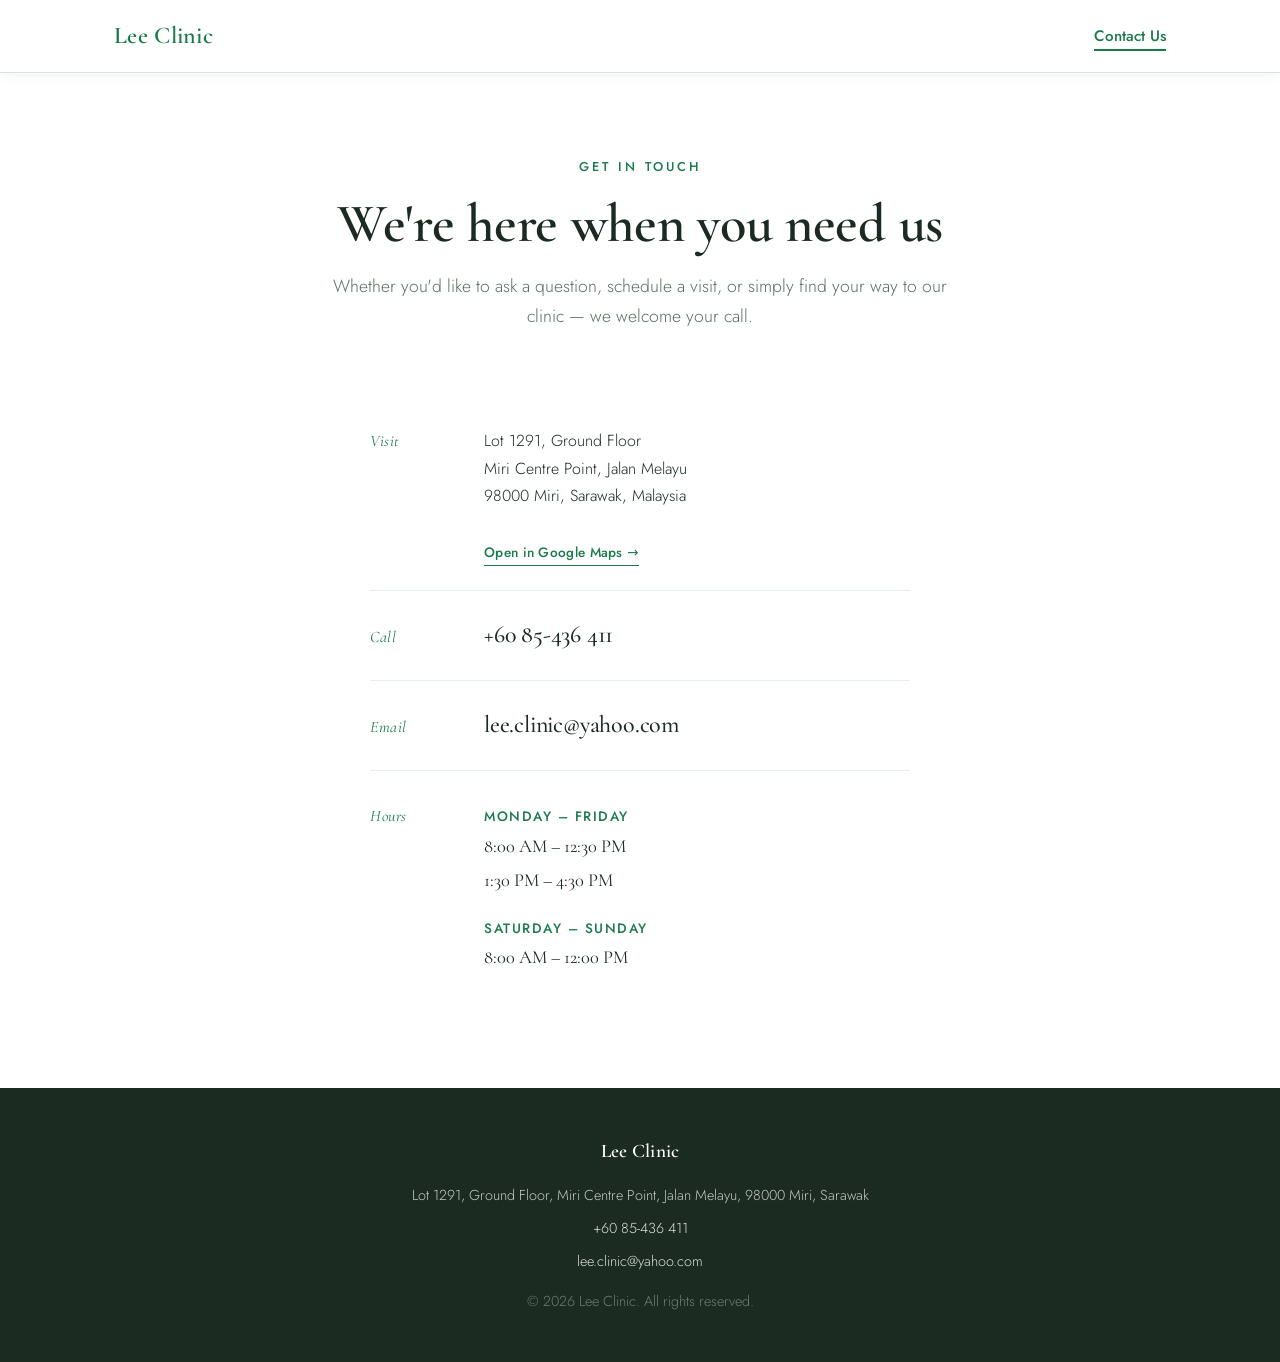
==== contact.html @ 7ce6c083 "Update site content" ====
<!DOCTYPE html>
<html lang="en">
<head>
  <meta charset="UTF-8" />
  <meta name="viewport" content="width=device-width, initial-scale=1.0" />
  <title>Contact Us – Lee Clinic</title>
  <link rel="stylesheet" href="style.css" />
</head>
<body>
  <!-- NAV (solid for inner pages) -->
  <nav class="nav-solid">
    <div class="nav-inner">
      <a href="index.html" class="logo">Lee Clinic</a>
      <ul>
        <li><a href="contact.html" class="active">Contact Us</a></li>
      </ul>
    </div>
  </nav>

  <!-- ELEGANT CONTACT PAGE -->
  <section class="contact-elegant section-pad">
    <div class="container">

      <header class="contact-elegant-header">
        <span class="eyebrow">Get in Touch</span>
        <h1>We're here when you need us</h1>
        <p>Whether you'd like to ask a question, schedule a visit, or simply find your way to our clinic — we welcome your call.</p>
      </header>

      <div class="contact-details contact-details-centered">

        <div class="detail-row">
          <span class="detail-label">Visit</span>
          <p class="detail-value">
            Lot 1291, Ground Floor<br>
            Miri Centre Point, Jalan Melayu<br>
            98000 Miri, Sarawak, Malaysia
          </p>
          <a href="https://maps.google.com/?q=Lee+Clinic+Miri+Centre+Point" target="_blank" rel="noopener" class="detail-link">Open in Google Maps →</a>
        </div>

        <div class="detail-divider"></div>

        <div class="detail-row">
          <span class="detail-label">Call</span>
          <p class="detail-value detail-value-lg">
            <a href="tel:+6085436411">+60 85-436 411</a>
          </p>
        </div>

        <div class="detail-divider"></div>

        <div class="detail-row">
          <span class="detail-label">Email</span>
          <p class="detail-value detail-value-lg">
            <a href="mailto:lee.clinic@yahoo.com">lee.clinic@yahoo.com</a>
          </p>
        </div>

        <div class="detail-divider"></div>

        <div class="detail-row">
          <span class="detail-label">Hours</span>
          <div class="detail-value">
            <div class="hours-line">
              <span class="hours-day">Monday – Friday</span>
              <span class="hours-time">8:00 AM – 12:30 PM</span>
              <span class="hours-time">1:30 PM – 4:30 PM</span>
            </div>
            <div class="hours-line">
              <span class="hours-day">Saturday – Sunday</span>
              <span class="hours-time">8:00 AM – 12:00 PM</span>
            </div>
          </div>
        </div>

      </div>
    </div>
  </section>

  <!-- FOOTER -->
  <footer>
    <div class="container footer-inner">
      <span class="logo">Lee Clinic</span>
      <p>Lot 1291, Ground Floor, Miri Centre Point, Jalan Melayu, 98000 Miri, Sarawak</p>
      <p><a href="tel:+6085436411">+60 85-436 411</a></p>
      <p><a href="mailto:lee.clinic@yahoo.com">lee.clinic@yahoo.com</a></p>
      <p class="copy">© 2026 Lee Clinic. All rights reserved.</p>
    </div>
  </footer>
</body>
</html>
---- style.css ----
@import url('https://fonts.googleapis.com/css2?family=Cormorant+Garamond:ital,wght@0,400;0,600;0,700;1,400&family=Jost:wght@300;400;500;600&display=swap');

/* ── Reset & Base ── */
*, *::before, *::after { box-sizing: border-box; margin: 0; padding: 0; }

:root {
  --green:       #1a7a4a;
  --green-dark:  #145c38;
  --green-deep:  #0e3f25;
  --green-light: #e8f5f0;
  --green-mist:  #d6ecdf;
  --cream:       #faf6ef;
  --gold:        #d4a574;
  --text:        #1c2b22;
  --muted:       #5a6e62;
  --border:      #d4e6dc;
  --white:       #ffffff;
  --alt-bg:      #f4faf7;
  --radius:      12px;
  --shadow:      0 4px 24px rgba(26,122,74,0.09);
  --serif:       'Cormorant Garamond', Georgia, serif;
  --sans:        'Jost', system-ui, sans-serif;
}

html { scroll-behavior: smooth; }

body {
  font-family: var(--sans);
  color: var(--text);
  line-height: 1.65;
  background: var(--white);
  font-weight: 300;
}

a { color: inherit; text-decoration: none; }
img { display: block; max-width: 100%; }

.container {
  max-width: 1100px;
  margin: 0 auto;
  padding: 0 1.5rem;
}

.section-pad { padding: 5rem 0; }
.alt-bg { background: var(--alt-bg); }

/* ── Buttons ── */
.btn {
  display: inline-flex;
  align-items: center;
  gap: .5rem;
  padding: .75rem 1.75rem;
  border-radius: 8px;
  font-size: .95rem;
  font-weight: 600;
  cursor: pointer;
  border: 2px solid transparent;
  transition: background .2s, color .2s, border-color .2s, transform .15s;
}
.btn:hover { transform: translateY(-1px); }
.btn-primary {
  background: var(--green);
  color: var(--white);
}
.btn-primary:hover { background: var(--green-dark); }
.btn-outline {
  background: transparent;
  color: var(--green);
  border-color: var(--green);
}
.btn-outline:hover { background: var(--green-light); }

/* ── Nav (solid, used on inner pages) ── */
.nav-solid {
  position: sticky;
  top: 0;
  z-index: 100;
  background: var(--white);
  border-bottom: 1px solid var(--border);
  box-shadow: 0 2px 12px rgba(0,0,0,.05);
}
.nav-inner {
  max-width: 1100px;
  margin: 0 auto;
  padding: 0 1.5rem;
  height: 72px;
  display: flex;
  align-items: center;
  justify-content: space-between;
}
.logo {
  font-family: var(--serif);
  font-size: 1.5rem;
  font-weight: 600;
  color: var(--green);
  letter-spacing: .3px;
  transition: color .2s;
}
nav ul {
  display: flex;
  gap: 2rem;
  list-style: none;
}
nav ul a {
  font-size: .95rem;
  font-weight: 500;
  color: var(--muted);
  padding-bottom: 2px;
  border-bottom: 2px solid transparent;
  transition: color .2s, border-color .2s;
}
nav ul a:hover,
nav ul a.active {
  color: var(--green);
  border-color: var(--green);
}

/* ── Nav (transparent overlay, used on landing hero) ── */
.nav-overlay {
  position: absolute;
  top: 0;
  left: 0;
  right: 0;
  z-index: 5;
  background: transparent;
  border-bottom: 1px solid rgba(255,255,255,.18);
}
.nav-overlay .logo {
  color: var(--white);
  text-shadow: 0 2px 18px rgba(0,0,0,.3);
}
.nav-overlay ul a {
  color: rgba(255,255,255,.92);
  text-shadow: 0 1px 12px rgba(0,0,0,.3);
}
.nav-overlay ul a:hover {
  color: var(--white);
  border-color: var(--white);
}

/* ── Hero (graphic anchored behind text, overflowing right on desktop) ── */
.hero {
  position: relative;
  min-height: calc(100vh - 72px);
  display: flex;
  align-items: center;
  justify-content: flex-start;
  max-width: 1100px;
  margin: 0 auto;
  padding: 4rem 1.5rem;
  overflow: visible;
  isolation: isolate;
}
.hero-content {
  flex: 1;
  max-width: 580px;
  position: relative;
  z-index: 2;
}
.badge {
  display: inline-block;
  background: var(--green-light);
  color: var(--green);
  font-size: .78rem;
  font-weight: 500;
  letter-spacing: 2px;
  text-transform: uppercase;
  padding: .4rem 1rem;
  border-radius: 99px;
  margin-bottom: 1.5rem;
}
.hero h1 {
  font-family: var(--serif);
  font-size: clamp(2.6rem, 5.5vw, 4rem);
  font-weight: 600;
  line-height: 1.05;
  color: var(--text);
  margin-bottom: 1.25rem;
  letter-spacing: -.5px;
}
.hero p {
  font-size: 1.1rem;
  color: var(--muted);
  margin-bottom: 2.25rem;
  max-width: 500px;
  font-weight: 300;
  line-height: 1.7;
}
.hero-cta { display: flex; gap: 1rem; flex-wrap: wrap; }

/* Hero graphic — large layered "+" circle behind text, overflowing right edge */
.hero-graphic {
  position: absolute;
  top: 50%;
  right: clamp(-180px, -8vw, -60px);
  transform: translate(200px, -50%);
  width: clamp(520px, 60vw, 760px);
  height: clamp(520px, 60vw, 760px);
  display: flex;
  align-items: center;
  justify-content: center;
  z-index: 1;
  pointer-events: none;
  opacity: .85;
}
.hero-icon { width: 100%; height: 100%; display: block; }
.hero-icon svg { width: 100%; height: 100%; }
.pulse-ring {
  position: absolute;
  inset: 0;
  border-radius: 50%;
  border: 4px solid var(--green);
  opacity: .12;
  animation: pulse 2.4s ease-in-out infinite;
}
@keyframes pulse {
  0%, 100% { transform: scale(1);    opacity: .12; }
  50%      { transform: scale(1.08); opacity: .04; }
}

/* ── Section headings ── */
h2 { font-family: var(--serif); }

/* ── About (deep green) ── */
.about {
  background: var(--green-dark);
  color: var(--white);
}
.about .container { max-width: 720px; text-align: center; }
.about h2 {
  font-size: 2.4rem;
  font-weight: 600;
  margin-bottom: 1rem;
  letter-spacing: -.2px;
  color: var(--white);
}
.about p {
  color: rgba(255,255,255,0.82);
  font-size: 1.05rem;
  margin-bottom: 0;
}

/* ── Centered section heading ── */
.section-heading {
  text-align: center;
  margin-bottom: 3.5rem;
}
.section-heading h2 {
  font-size: 2.4rem;
  font-weight: 600;
  letter-spacing: -.2px;
}

/* ── Hours ── */
.hours-gradient { background: var(--alt-bg); }
.hours h2 { text-align: center; font-size: 2.4rem; font-weight: 600; margin-bottom: 2.5rem; letter-spacing: -.2px; }
.hours-grid {
  display: grid;
  grid-template-columns: repeat(auto-fit, minmax(240px, 1fr));
  gap: 1.5rem;
  max-width: 700px;
  margin: 0 auto;
}
.hours-card {
  background: var(--white);
  border: 1px solid var(--border);
  border-radius: var(--radius);
  padding: 2rem;
  text-align: center;
  box-shadow: var(--shadow);
}
.hours-card h3 { font-size: 1.1rem; color: var(--green); margin-bottom: .6rem; }
.hours-card .days { font-weight: 600; margin-bottom: .5rem; }
.hours-card .time { color: var(--muted); font-size: .95rem; line-height: 1.8; }
.hours-card .note { font-size: .85rem; color: var(--green); margin-top: .4rem; font-style: italic; }

/* ── Location strip ── */
.location-bg { background: var(--white); }
.location-flex {
  display: grid;
  grid-template-columns: 1fr 1.4fr;
  gap: 3rem;
  align-items: center;
}
.loc-text h2 { font-size: 2.4rem; font-weight: 600; margin-bottom: 1rem; letter-spacing: -.2px; }
.loc-text p  { color: var(--muted); line-height: 1.8; }

/* ── Meet the Doctor ── */
.doctor-section { background: var(--white); }
.doctor-inner {
  display: grid;
  grid-template-columns: 380px 1fr;
  gap: 4rem;
  align-items: center;
}
.doctor-photo-wrap {
  position: relative;
}
.doctor-photo-img {
  width: 100%;
  aspect-ratio: 3/4;
  border-radius: 20px;
  object-fit: cover;
  object-position: center 25%;
  display: block;
  box-shadow: 0 14px 40px rgba(26,122,74,0.18);
  position: relative;
  z-index: 1;
}
.doctor-photo-accent {
  position: absolute;
  bottom: -16px;
  right: -16px;
  width: 100px;
  height: 100px;
  border-radius: 16px;
  background: var(--green-light);
  border: 2px solid var(--border);
  z-index: -1;
}
.doctor-info .doctor-name {
  font-family: var(--serif);
  font-size: 2.4rem;
  font-weight: 600;
  margin-bottom: .5rem;
  letter-spacing: -.3px;
  color: var(--text);
  line-height: 1.15;
}
.doctor-info .doctor-title {
  font-size: 1rem;
  color: var(--green);
  font-weight: 500;
  letter-spacing: 1px;
  text-transform: uppercase;
  margin-bottom: 1.5rem;
  display: block;
}
.doctor-info p {
  color: var(--muted);
  font-size: 1.05rem;
  line-height: 1.8;
  margin-bottom: 1.25rem;
}
.doctor-divider {
  width: 48px;
  height: 3px;
  background: var(--green);
  border-radius: 99px;
  margin-bottom: 1.5rem;
  opacity: .6;
}

/* ── Elegant Contact Page ── */
.contact-elegant-header {
  text-align: center;
  max-width: 640px;
  margin: 0 auto 4.5rem;
}
.eyebrow {
  display: inline-block;
  font-size: .8rem;
  font-weight: 500;
  letter-spacing: 3px;
  text-transform: uppercase;
  color: var(--green);
  margin-bottom: 1rem;
}
.contact-elegant-header h1 {
  font-family: var(--serif);
  font-size: clamp(2.4rem, 4.5vw, 3.4rem);
  font-weight: 600;
  letter-spacing: -.3px;
  line-height: 1.15;
  margin-bottom: 1rem;
  color: var(--text);
}
.contact-elegant-header p {
  font-size: 1.1rem;
  color: var(--muted);
  line-height: 1.7;
  font-weight: 300;
}

.contact-elegant-grid {
  display: grid;
  grid-template-columns: 1fr 1fr;
  gap: 4rem;
  align-items: start;
}

.contact-details {
  padding-right: 1rem;
}
.contact-details-centered {
  max-width: 540px;
  margin: 0 auto;
  padding-right: 0;
}
.detail-row {
  display: grid;
  grid-template-columns: 90px 1fr;
  gap: 1.5rem;
  align-items: baseline;
  padding: 1.5rem 0;
}
.detail-row .detail-link {
  grid-column: 2;
  margin-top: .5rem;
  color: var(--green);
  font-size: .85rem;
  font-weight: 500;
  letter-spacing: .3px;
  border-bottom: 1px solid currentColor;
  padding-bottom: 2px;
  align-self: start;
  justify-self: start;
  transition: color .2s;
}
.detail-row .detail-link:hover { color: var(--green-dark); }
.detail-label {
  font-family: var(--serif);
  font-style: italic;
  font-size: 1rem;
  color: var(--green);
  font-weight: 400;
  letter-spacing: .5px;
}
.detail-value {
  font-size: 1rem;
  color: var(--text);
  line-height: 1.7;
  font-weight: 300;
}
.detail-value a {
  color: var(--text);
  border-bottom: 1px solid var(--border);
  transition: border-color .2s, color .2s;
  padding-bottom: 2px;
}
.detail-value a:hover { color: var(--green); border-color: var(--green); }
.detail-value-lg {
  font-family: var(--serif);
  font-size: 1.5rem;
  font-weight: 500;
  letter-spacing: -.2px;
}
.detail-value-lg a { border-bottom: none; }
.detail-value-lg a:hover { color: var(--green); }
.hours-line {
  display: flex;
  flex-direction: column;
  gap: .15rem;
  padding: .65rem 0;
  font-size: .95rem;
}
.hours-line .hours-day {
  color: var(--green);
  font-weight: 500;
  font-size: .85rem;
  letter-spacing: 1.5px;
  text-transform: uppercase;
}
.hours-line .hours-time {
  color: var(--text);
  font-family: var(--serif);
  font-size: 1.15rem;
  font-weight: 400;
}
.detail-divider {
  height: 1px;
  background: var(--border);
  opacity: .6;
}

.contact-map {
  position: sticky;
  top: 84px;
  border-radius: 16px;
  overflow: hidden;
  box-shadow: 0 12px 40px rgba(26,122,74,0.12);
  aspect-ratio: 4/5;
  max-height: 620px;
}
.contact-map iframe {
  width: 100%;
  height: 100%;
  border: 0;
  display: block;
}

/* ── Reviews section ── */
.reviews-bg { background: var(--alt-bg); }

/* ── Genuine Google Reviews Card ── */
.reviews-header { text-align: center; max-width: 640px; margin: 0 auto 3rem; }
.reviews-header h2 {
  font-size: clamp(2.2rem, 4vw, 3rem);
  font-weight: 600;
  margin-bottom: 1rem;
  margin-top: .5rem;
  letter-spacing: -.3px;
}
.reviews-header p { color: var(--muted); font-size: 1.05rem; line-height: 1.7; }

.google-rating-card {
  max-width: 720px;
  margin: 0 auto;
  background: var(--white);
  border: 1px solid var(--border);
  border-radius: 18px;
  box-shadow: 0 12px 40px rgba(26,122,74,0.10);
  padding: 2.25rem 2.5rem;
  display: flex;
  align-items: center;
  justify-content: space-between;
  gap: 2rem;
  flex-wrap: wrap;
}
.google-rating-left {
  display: flex;
  align-items: center;
  gap: 1.5rem;
}
.google-g {
  width: 56px;
  height: 56px;
  flex-shrink: 0;
}
.rating-score {
  font-family: var(--serif);
  font-size: 2.6rem;
  font-weight: 600;
  line-height: 1;
  color: var(--text);
  letter-spacing: -.5px;
}
.rating-out { font-size: 1.1rem; color: var(--muted); font-weight: 400; margin-left: 2px; }
.rating-stars-row { display: flex; align-items: center; gap: .75rem; margin: .35rem 0 .15rem; flex-wrap: wrap; }
.rating-stars {
  color: #f5a623;
  font-size: 1.1rem;
  letter-spacing: 2px;
  position: relative;
}
.rating-stars .half { opacity: .5; }
.rating-count {
  font-size: .9rem;
  color: var(--text);
  font-weight: 500;
}
.rating-source {
  font-size: .78rem;
  color: var(--muted);
  letter-spacing: .3px;
  display: block;
}
.google-cta {
  white-space: nowrap;
}
.reviews-disclaimer {
  text-align: center;
  max-width: 580px;
  margin: 2rem auto 0;
  color: var(--muted);
  font-size: .9rem;
  font-style: italic;
  line-height: 1.6;
}
.reviews-disclaimer a {
  color: var(--green);
  font-weight: 500;
  border-bottom: 1px solid currentColor;
  padding-bottom: 1px;
  transition: color .2s;
}
.reviews-disclaimer a:hover { color: var(--green-dark); }

/* Elfsight widget container — reserve space while loading */
[class^="elfsight-app-"] {
  min-height: 360px;
}

/* ── Footer ── */
footer {
  background: var(--text);
  color: rgba(255,255,255,.75);
  padding: 3rem 0;
}
.footer-inner {
  display: flex;
  flex-direction: column;
  align-items: center;
  gap: .6rem;
  text-align: center;
}
.footer-inner .logo { color: var(--white); font-size: 1.2rem; margin-bottom: .4rem; }
.footer-inner p { font-size: .9rem; }
.footer-inner a { color: rgba(255,255,255,.85); }
.footer-inner a:hover { color: var(--white); text-decoration: underline; }
.copy { font-size: .8rem; opacity: .5; margin-top: .4rem; }

/* ── Responsive ── */
@media (max-width: 768px) {
  .hero {
    flex-direction: column;
    text-align: center;
    align-items: center;
    justify-content: center;
    min-height: 75vh;
    padding: 4rem 1.5rem;
    overflow: hidden;
  }
  .hero-content { max-width: 100%; }
  .hero p { max-width: 100%; margin-left: auto; margin-right: auto; }
  .hero-cta { justify-content: center; }
  .hero-graphic {
    /* Anchor to the paragraph (~30% down the hero on phone) instead of the section center.
       This puts the cross's center directly behind the paragraph copy. */
    top: 30%;
    left: 50%;
    right: auto;
    transform: translate(-50%, -50%);
    width: min(120vw, 560px);
    height: min(120vw, 560px);
    opacity: .55;
  }
  .location-flex { grid-template-columns: 1fr; }
  .doctor-inner { grid-template-columns: 1fr; }
  .doctor-photo-accent { display: none; }
  .contact-elegant-grid { grid-template-columns: 1fr !important; }
  .google-rating-card {
    flex-direction: column;
    align-items: stretch;
    text-align: center;
    padding: 1.75rem;
  }
  .google-rating-left { flex-direction: column; gap: 1rem; }
  .rating-stars-row { justify-content: center; }
  .google-cta { width: 100%; justify-content: center; }
}
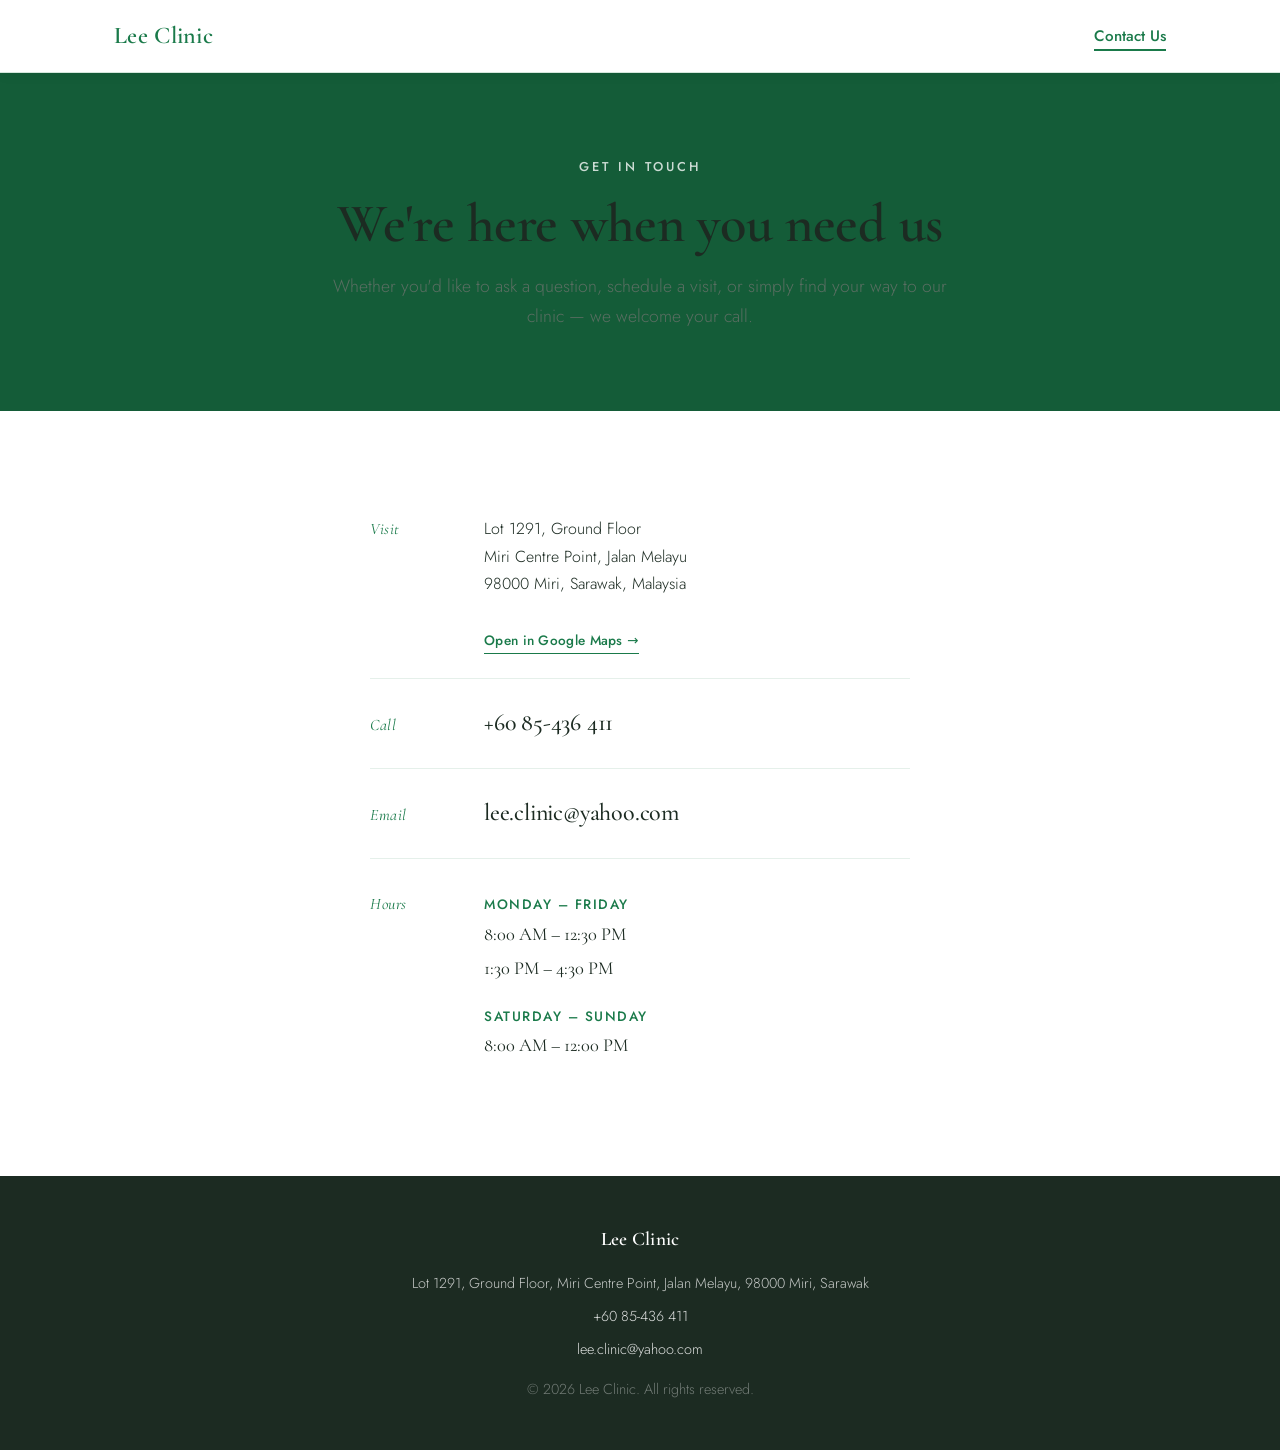
==== commit 396f31f5: "Update contact page structure and styles" ====
--- a/contact.html
+++ b/contact.html
@@ -17,16 +17,20 @@
     </div>
   </nav>
 
-  <!-- ELEGANT CONTACT PAGE -->
-  <section class="contact-elegant section-pad">
+  <!-- HEADER (deep green background) -->
+  <section class="contact-elegant-header-section section-pad">
     <div class="container">
-
       <header class="contact-elegant-header">
         <span class="eyebrow">Get in Touch</span>
         <h1>We're here when you need us</h1>
         <p>Whether you'd like to ask a question, schedule a visit, or simply find your way to our clinic — we welcome your call.</p>
       </header>
+    </div>
+  </section>
 
+  <!-- DETAILS -->
+  <section class="contact-elegant section-pad">
+    <div class="container">
       <div class="contact-details contact-details-centered">
 
         <div class="detail-row">
--- a/style.css
+++ b/style.css
@@ -355,7 +355,20 @@
 .contact-elegant-header {
   text-align: center;
   max-width: 640px;
-  margin: 0 auto 4.5rem;
+  margin: 0 auto;
+}
+.contact-elegant-header-section {
+  background: var(--green-dark);
+  text-align: center;
+}
+.contact-elegant-header-section .eyebrow {
+  color: rgba(255,255,255,0.78);
+}
+.contact-elegant-header-section h1 {
+  color: var(--white);
+}
+.contact-elegant-header-section p {
+  color: rgba(255,255,255,0.82);
 }
 .eyebrow {
   display: inline-block;
@@ -615,9 +628,9 @@
   .hero p { max-width: 100%; margin-left: auto; margin-right: auto; }
   .hero-cta { justify-content: center; }
   .hero-graphic {
-    /* Anchor to the paragraph (~30% down the hero on phone) instead of the section center.
+    /* Anchor to the paragraph (~35% down the hero on phone) instead of the section center.
        This puts the cross's center directly behind the paragraph copy. */
-    top: 30%;
+    top: 35%;
     left: 50%;
     right: auto;
     transform: translate(-50%, -50%);
